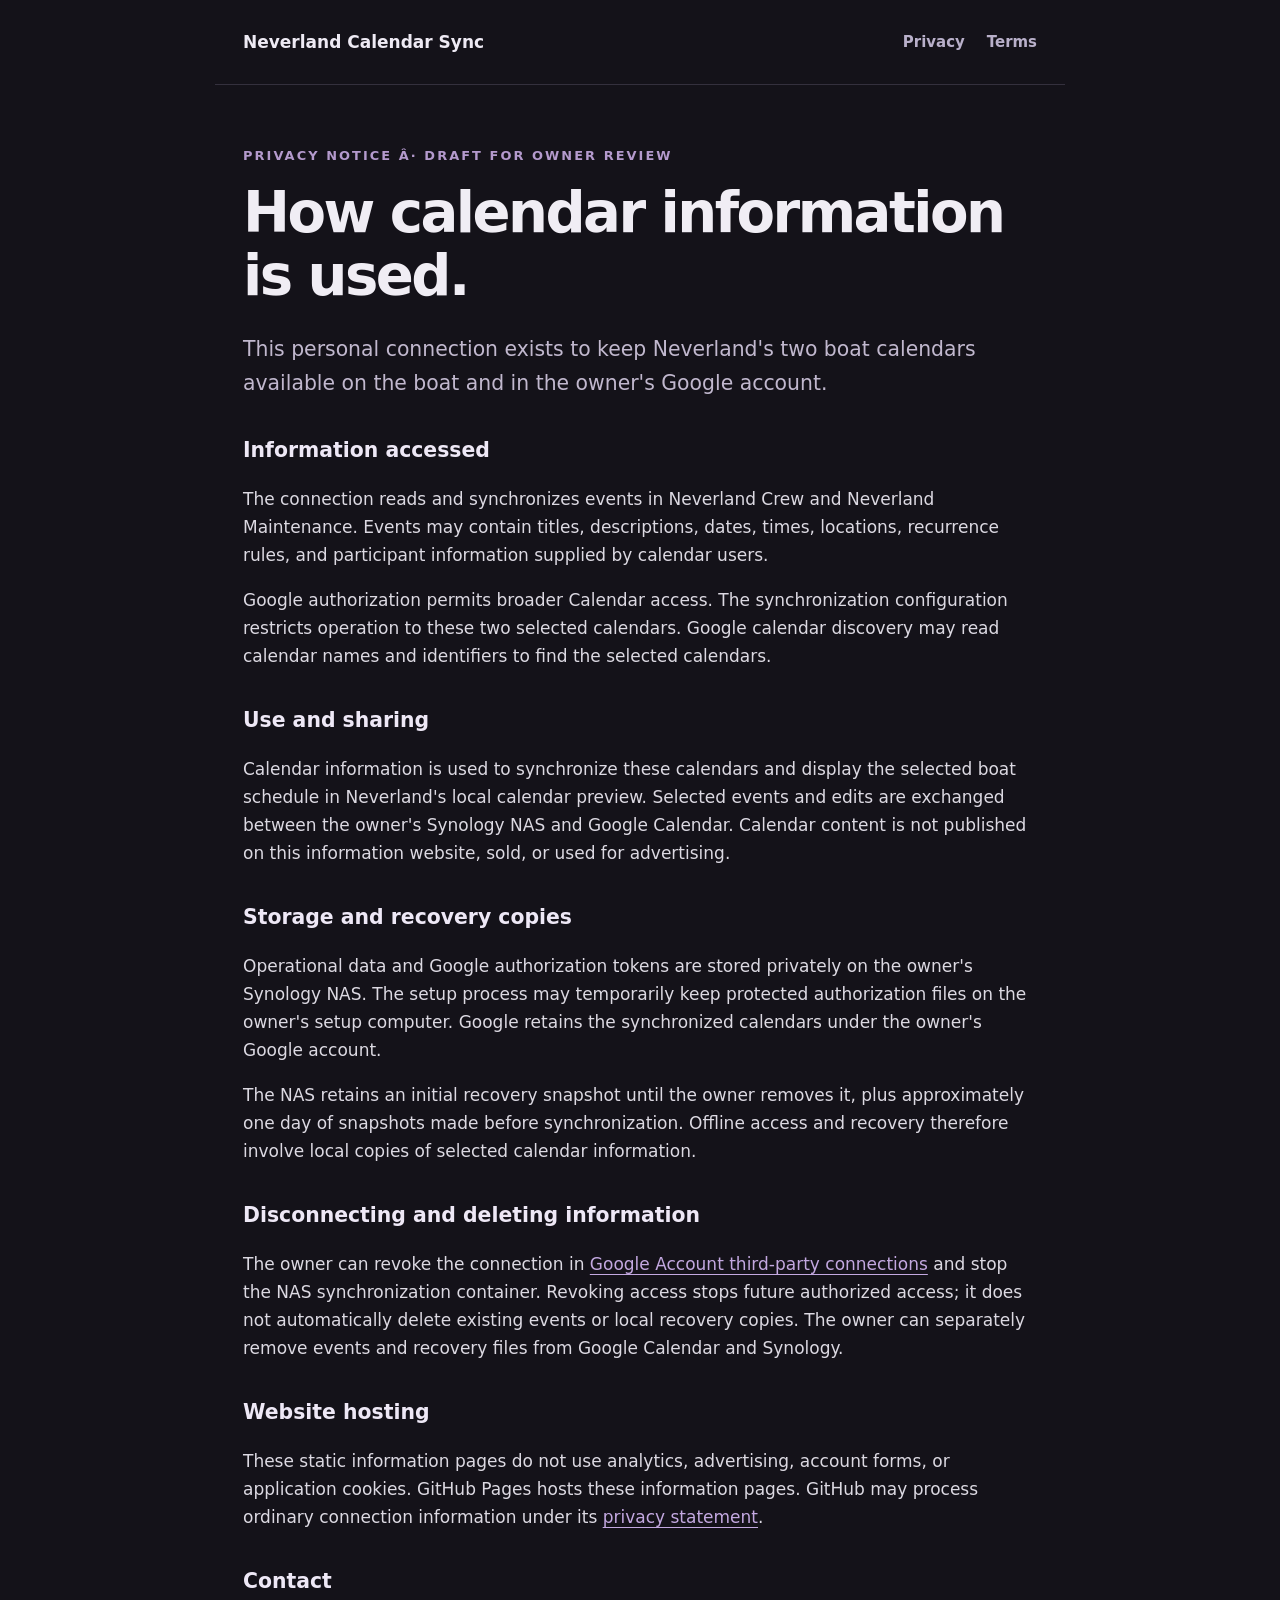
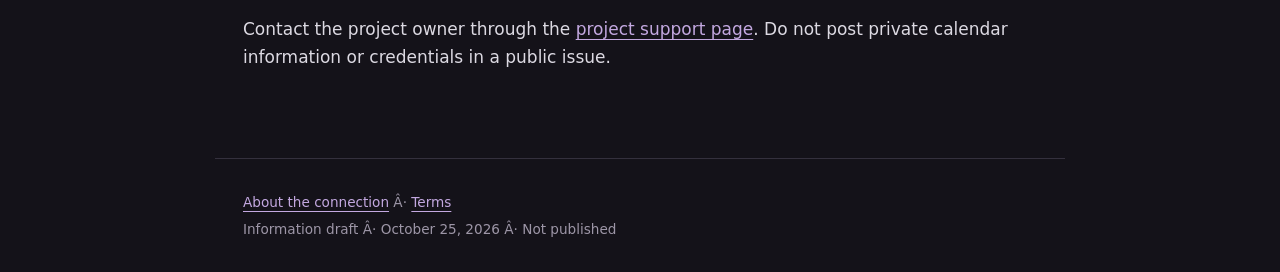
==== privacy.html @ f630254b "Publish calendar app information, privacy notice, and terms" ====
<!doctype html><html lang="en"><head><meta charset="utf-8"><meta name="viewport" content="width=device-width,initial-scale=1"><title>Privacy Â· Neverland Calendar Sync</title><link rel="stylesheet" href="style.css"></head><body><header><a href="index.html">Neverland Calendar Sync</a><nav aria-label="Information"><a href="privacy.html" aria-current="page">Privacy</a><a href="terms.html">Terms</a></nav></header><main><div class="eyebrow">Privacy notice Â· Draft for owner review</div><h1>How calendar information is used.</h1><p class="lead">This personal connection exists to keep Neverland's two boat calendars available on the boat and in the owner's Google account.</p><h2>Information accessed</h2><p>The connection reads and synchronizes events in Neverland Crew and Neverland Maintenance. Events may contain titles, descriptions, dates, times, locations, recurrence rules, and participant information supplied by calendar users.</p><p>Google authorization permits broader Calendar access. The synchronization configuration restricts operation to these two selected calendars. Google calendar discovery may read calendar names and identifiers to find the selected calendars.</p><h2>Use and sharing</h2><p>Calendar information is used to synchronize these calendars and display the selected boat schedule in Neverland's local calendar preview. Selected events and edits are exchanged between the owner's Synology NAS and Google Calendar. Calendar content is not published on this information website, sold, or used for advertising.</p><h2>Storage and recovery copies</h2><p>Operational data and Google authorization tokens are stored privately on the owner's Synology NAS. The setup process may temporarily keep protected authorization files on the owner's setup computer. Google retains the synchronized calendars under the owner's Google account.</p><p>The NAS retains an initial recovery snapshot until the owner removes it, plus approximately one day of snapshots made before synchronization. Offline access and recovery therefore involve local copies of selected calendar information.</p><h2>Disconnecting and deleting information</h2><p>The owner can revoke the connection in <a href="https://myaccount.google.com/connections">Google Account third-party connections</a> and stop the NAS synchronization container. Revoking access stops future authorized access; it does not automatically delete existing events or local recovery copies. The owner can separately remove events and recovery files from Google Calendar and Synology.</p><h2>Website hosting</h2><p>These static information pages do not use analytics, advertising, account forms, or application cookies. GitHub Pages hosts these information pages. GitHub may process ordinary connection information under its <a href="https://docs.github.com/en/site-policy/privacy-policies/github-general-privacy-statement">privacy statement</a>.</p><h2>Contact</h2><p>Contact the project owner through the <a href="https://github.com/TomGaines/neverland-calendar-sync/issues">project support page</a>. Do not post private calendar information or credentials in a public issue.</p></main><footer><p><a href="index.html">About the connection</a> Â· <a href="terms.html">Terms</a></p><p>Information draft Â· October 25, 2026 Â· Not published</p></footer></body></html>
---- style.css ----
:root{color-scheme:dark;font:17px/1.65 system-ui,sans-serif;color:#dcd9e2;background:#141219}*{box-sizing:border-box}body{margin:0}header,main,footer{max-width:850px;margin:auto;padding:28px}header{display:flex;align-items:center;justify-content:space-between;gap:24px;border-bottom:1px solid #34303d}header a{color:#eeeaf4;text-decoration:none;font-weight:650}nav{display:flex;gap:22px;font-size:.88rem}nav a{color:#b9b0ca}main{padding-top:60px;padding-bottom:70px}h1{font-size:clamp(2.1rem,5vw,3.3rem);line-height:1.12;letter-spacing:-.045em;color:#f0edf4;margin:16px 0 25px}h2{font-size:1.2rem;color:#eee8f6;margin-top:34px}.eyebrow{font-size:.76rem;font-weight:700;letter-spacing:.16em;text-transform:uppercase;color:#b49acd}.lead{font-size:1.2rem;color:#c1b8ce}a{color:#c3a8e0;text-underline-offset:4px}.note{padding:18px 22px;border:1px solid #40364e;border-left:3px solid #9c76ba;border-radius:6px;background:#201a29;margin:30px 0}li{margin:10px 0}footer{border-top:1px solid #34303d;color:#9d96a7;font-size:.8rem}footer p{margin:4px 0}@media(max-width:600px){header{align-items:flex-start;flex-direction:column;gap:14px}main{padding-top:35px}}
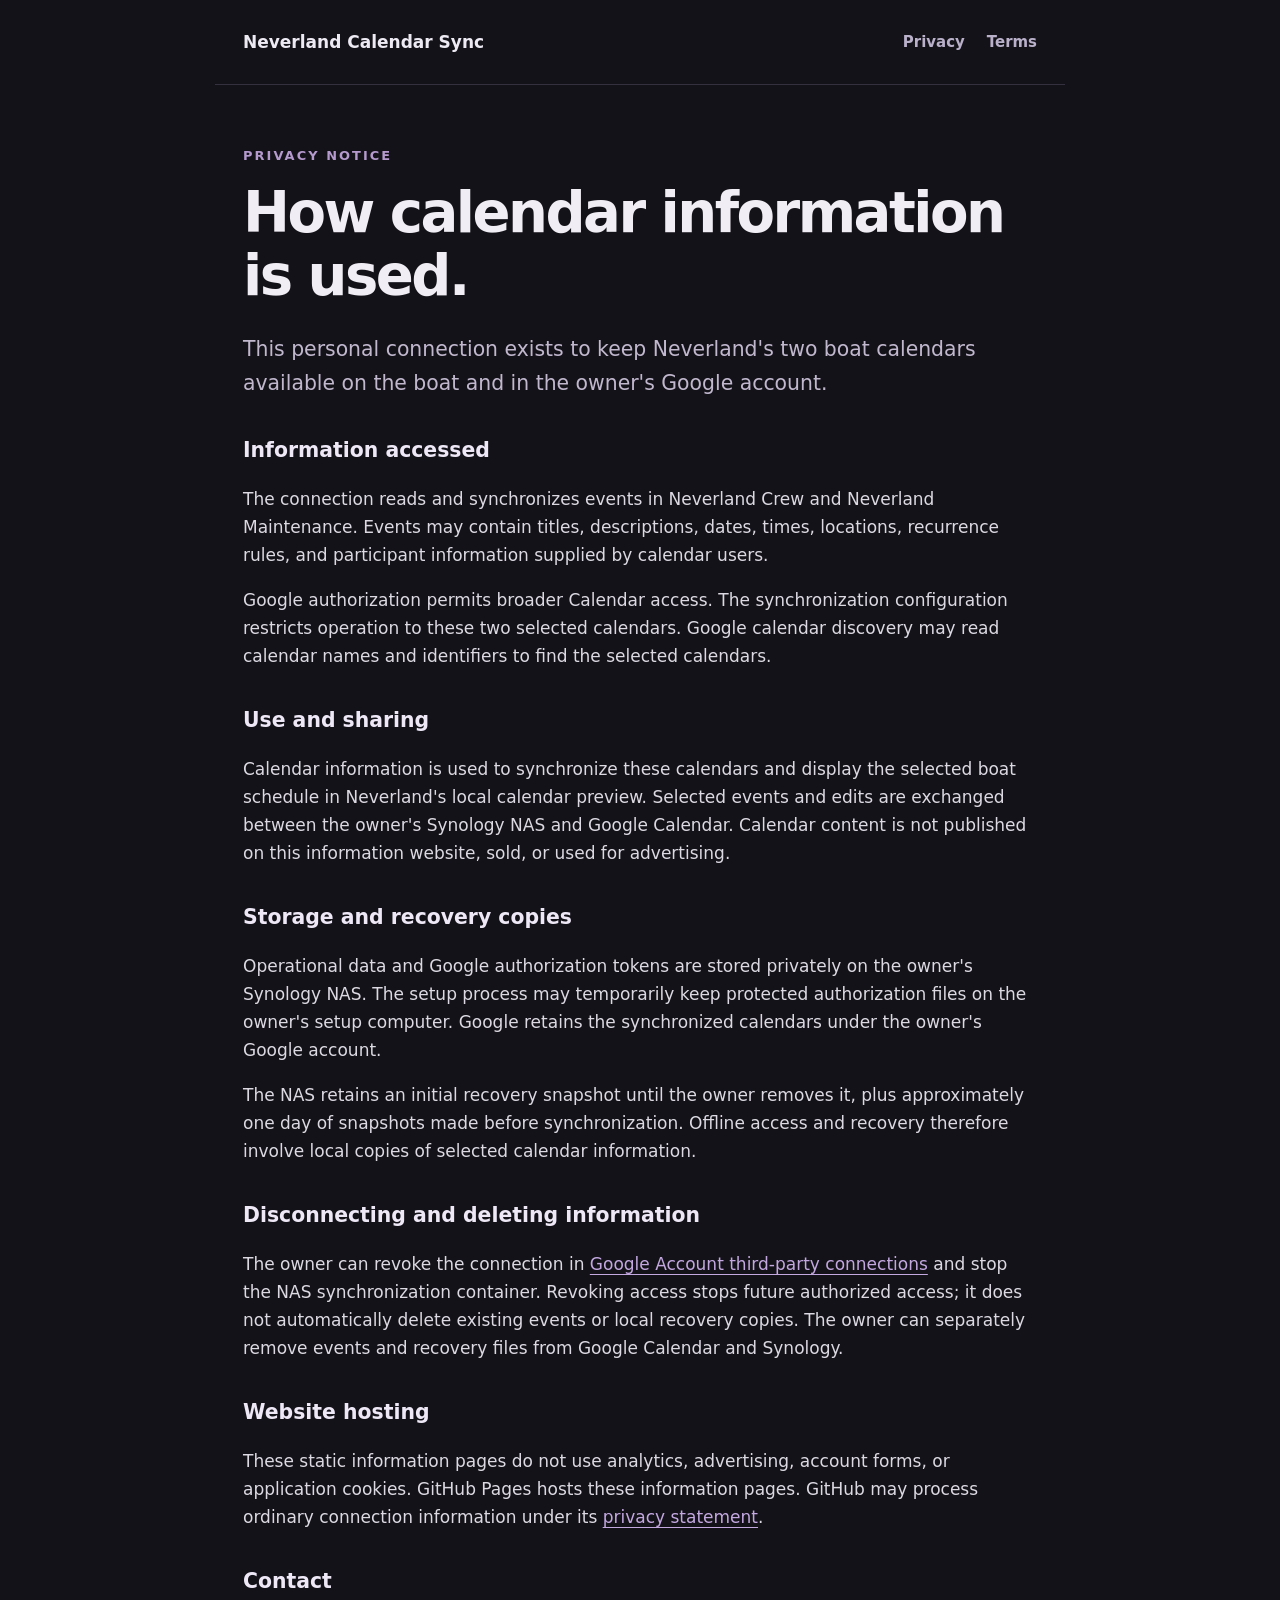
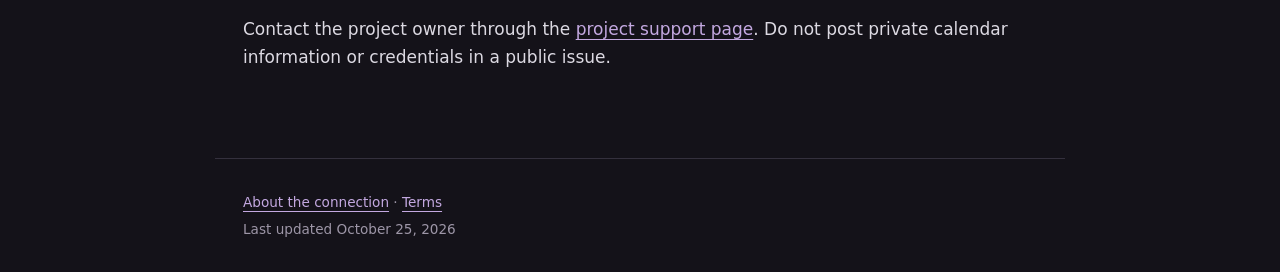
==== commit 63d17813: "Finalize published information page labels" ====
--- a/privacy.html
+++ b/privacy.html
@@ -1 +1 @@
-<!doctype html><html lang="en"><head><meta charset="utf-8"><meta name="viewport" content="width=device-width,initial-scale=1"><title>Privacy Â· Neverland Calendar Sync</title><link rel="stylesheet" href="style.css"></head><body><header><a href="index.html">Neverland Calendar Sync</a><nav aria-label="Information"><a href="privacy.html" aria-current="page">Privacy</a><a href="terms.html">Terms</a></nav></header><main><div class="eyebrow">Privacy notice Â· Draft for owner review</div><h1>How calendar information is used.</h1><p class="lead">This personal connection exists to keep Neverland's two boat calendars available on the boat and in the owner's Google account.</p><h2>Information accessed</h2><p>The connection reads and synchronizes events in Neverland Crew and Neverland Maintenance. Events may contain titles, descriptions, dates, times, locations, recurrence rules, and participant information supplied by calendar users.</p><p>Google authorization permits broader Calendar access. The synchronization configuration restricts operation to these two selected calendars. Google calendar discovery may read calendar names and identifiers to find the selected calendars.</p><h2>Use and sharing</h2><p>Calendar information is used to synchronize these calendars and display the selected boat schedule in Neverland's local calendar preview. Selected events and edits are exchanged between the owner's Synology NAS and Google Calendar. Calendar content is not published on this information website, sold, or used for advertising.</p><h2>Storage and recovery copies</h2><p>Operational data and Google authorization tokens are stored privately on the owner's Synology NAS. The setup process may temporarily keep protected authorization files on the owner's setup computer. Google retains the synchronized calendars under the owner's Google account.</p><p>The NAS retains an initial recovery snapshot until the owner removes it, plus approximately one day of snapshots made before synchronization. Offline access and recovery therefore involve local copies of selected calendar information.</p><h2>Disconnecting and deleting information</h2><p>The owner can revoke the connection in <a href="https://myaccount.google.com/connections">Google Account third-party connections</a> and stop the NAS synchronization container. Revoking access stops future authorized access; it does not automatically delete existing events or local recovery copies. The owner can separately remove events and recovery files from Google Calendar and Synology.</p><h2>Website hosting</h2><p>These static information pages do not use analytics, advertising, account forms, or application cookies. GitHub Pages hosts these information pages. GitHub may process ordinary connection information under its <a href="https://docs.github.com/en/site-policy/privacy-policies/github-general-privacy-statement">privacy statement</a>.</p><h2>Contact</h2><p>Contact the project owner through the <a href="https://github.com/TomGaines/neverland-calendar-sync/issues">project support page</a>. Do not post private calendar information or credentials in a public issue.</p></main><footer><p><a href="index.html">About the connection</a> Â· <a href="terms.html">Terms</a></p><p>Information draft Â· October 25, 2026 Â· Not published</p></footer></body></html>
+<!doctype html><html lang="en"><head><meta charset="utf-8"><meta name="viewport" content="width=device-width,initial-scale=1"><title>Privacy · Neverland Calendar Sync</title><link rel="stylesheet" href="style.css"></head><body><header><a href="index.html">Neverland Calendar Sync</a><nav aria-label="Information"><a href="privacy.html" aria-current="page">Privacy</a><a href="terms.html">Terms</a></nav></header><main><div class="eyebrow">Privacy notice</div><h1>How calendar information is used.</h1><p class="lead">This personal connection exists to keep Neverland's two boat calendars available on the boat and in the owner's Google account.</p><h2>Information accessed</h2><p>The connection reads and synchronizes events in Neverland Crew and Neverland Maintenance. Events may contain titles, descriptions, dates, times, locations, recurrence rules, and participant information supplied by calendar users.</p><p>Google authorization permits broader Calendar access. The synchronization configuration restricts operation to these two selected calendars. Google calendar discovery may read calendar names and identifiers to find the selected calendars.</p><h2>Use and sharing</h2><p>Calendar information is used to synchronize these calendars and display the selected boat schedule in Neverland's local calendar preview. Selected events and edits are exchanged between the owner's Synology NAS and Google Calendar. Calendar content is not published on this information website, sold, or used for advertising.</p><h2>Storage and recovery copies</h2><p>Operational data and Google authorization tokens are stored privately on the owner's Synology NAS. The setup process may temporarily keep protected authorization files on the owner's setup computer. Google retains the synchronized calendars under the owner's Google account.</p><p>The NAS retains an initial recovery snapshot until the owner removes it, plus approximately one day of snapshots made before synchronization. Offline access and recovery therefore involve local copies of selected calendar information.</p><h2>Disconnecting and deleting information</h2><p>The owner can revoke the connection in <a href="https://myaccount.google.com/connections">Google Account third-party connections</a> and stop the NAS synchronization container. Revoking access stops future authorized access; it does not automatically delete existing events or local recovery copies. The owner can separately remove events and recovery files from Google Calendar and Synology.</p><h2>Website hosting</h2><p>These static information pages do not use analytics, advertising, account forms, or application cookies. GitHub Pages hosts these information pages. GitHub may process ordinary connection information under its <a href="https://docs.github.com/en/site-policy/privacy-policies/github-general-privacy-statement">privacy statement</a>.</p><h2>Contact</h2><p>Contact the project owner through the <a href="https://github.com/TomGaines/neverland-calendar-sync/issues">project support page</a>. Do not post private calendar information or credentials in a public issue.</p></main><footer><p><a href="index.html">About the connection</a> · <a href="terms.html">Terms</a></p><p>Last updated October 25, 2026</p></footer></body></html>
